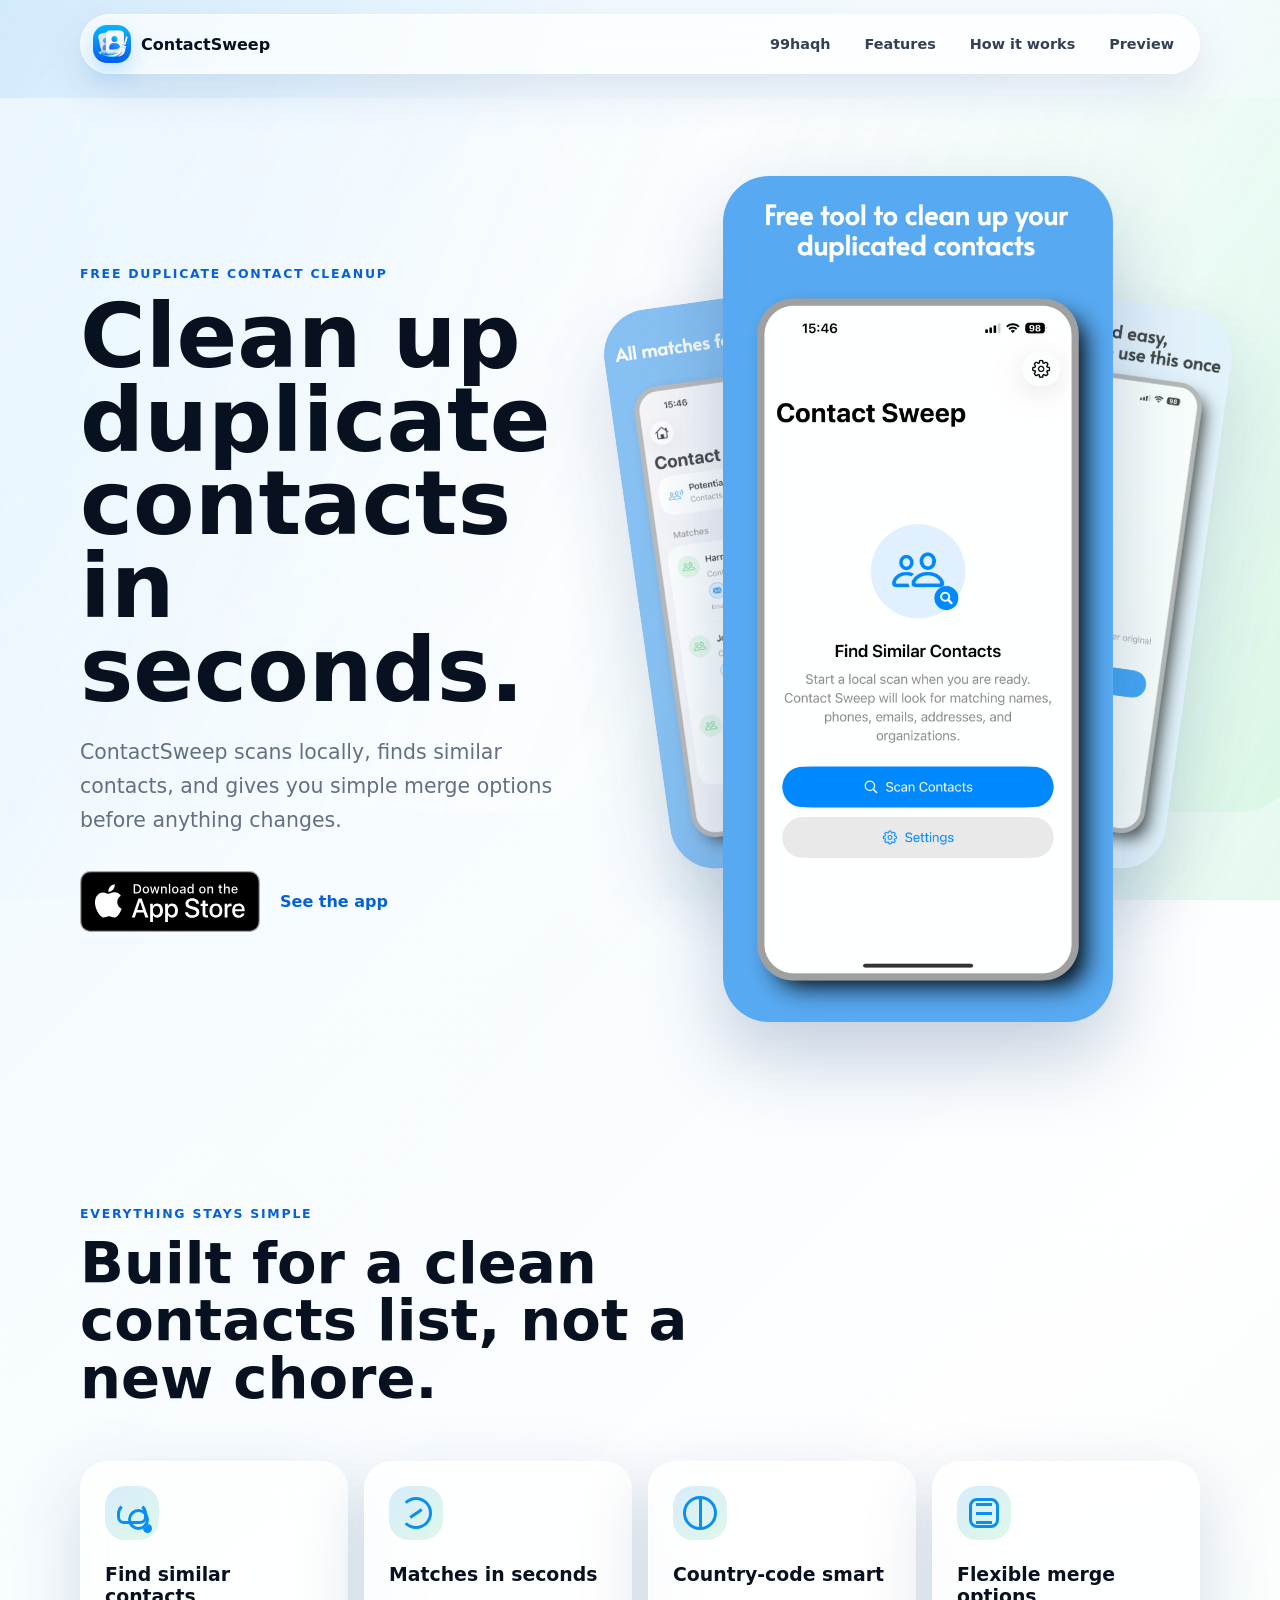
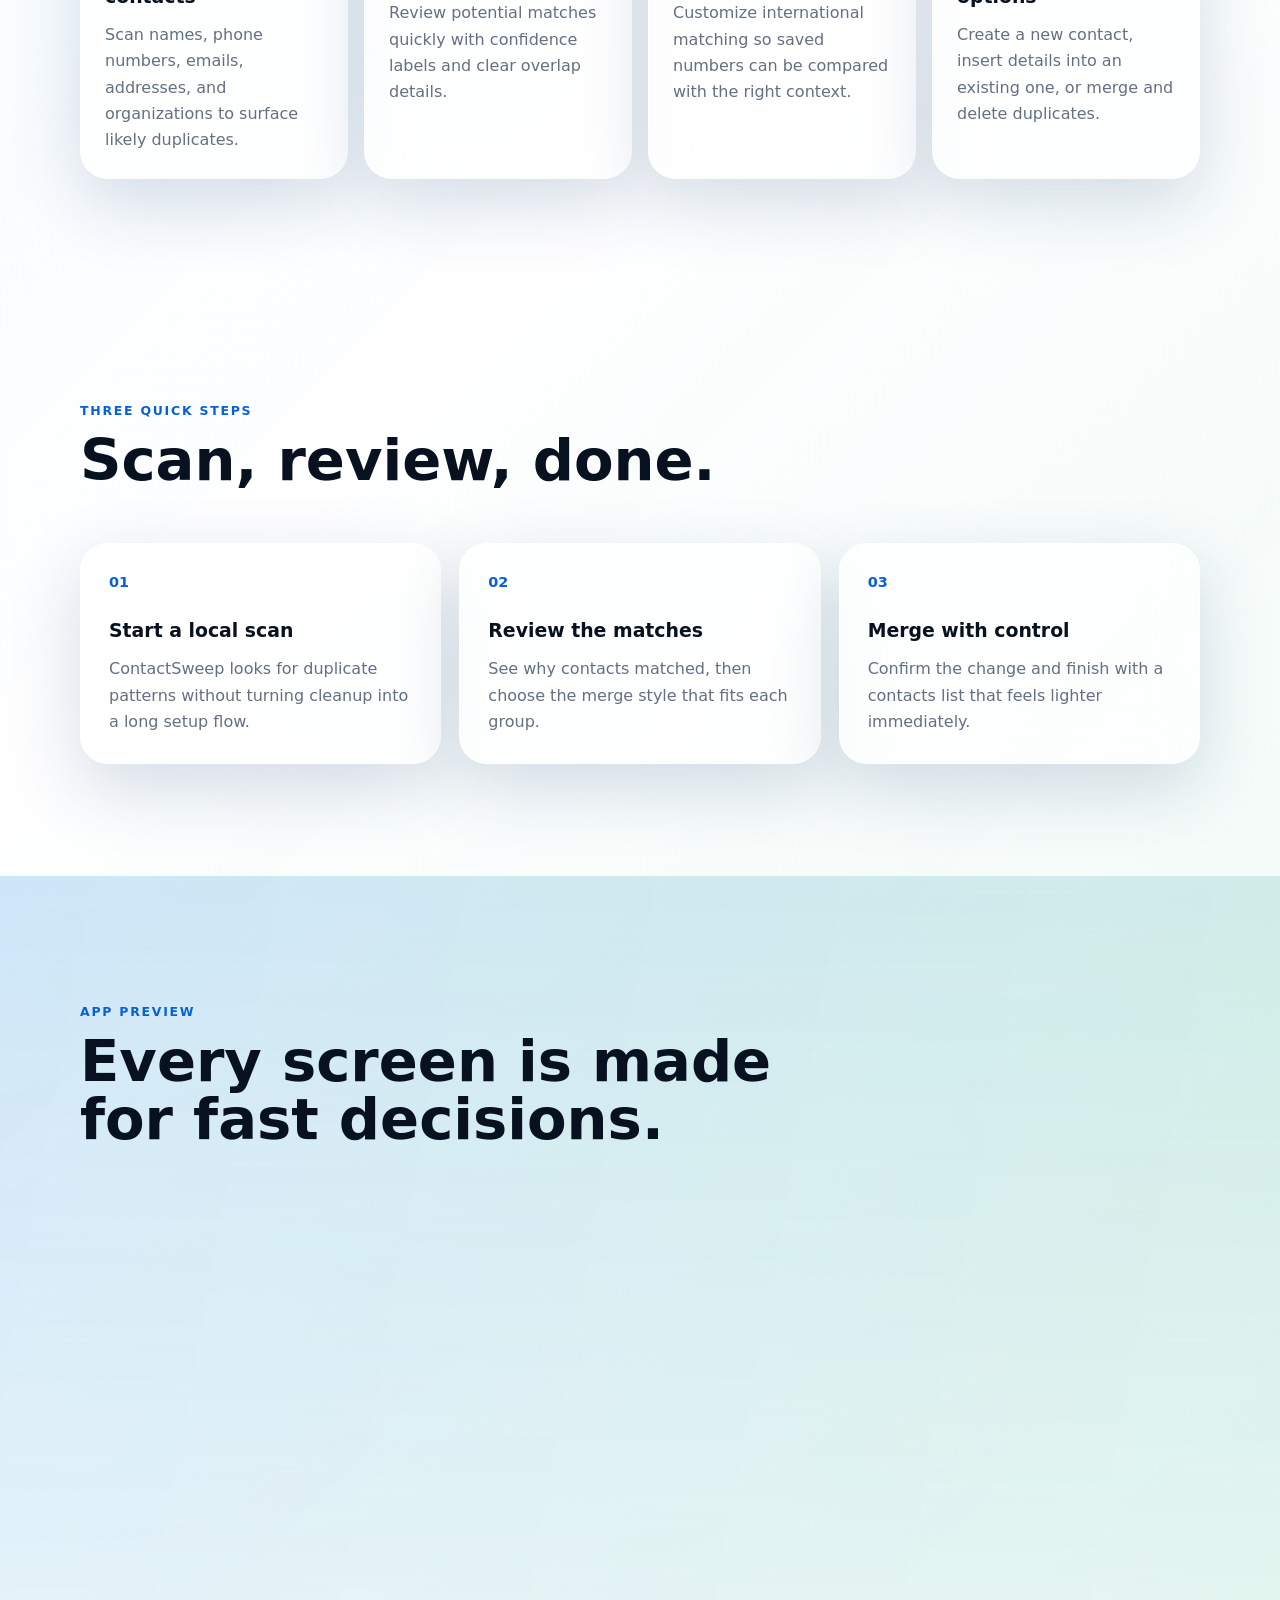
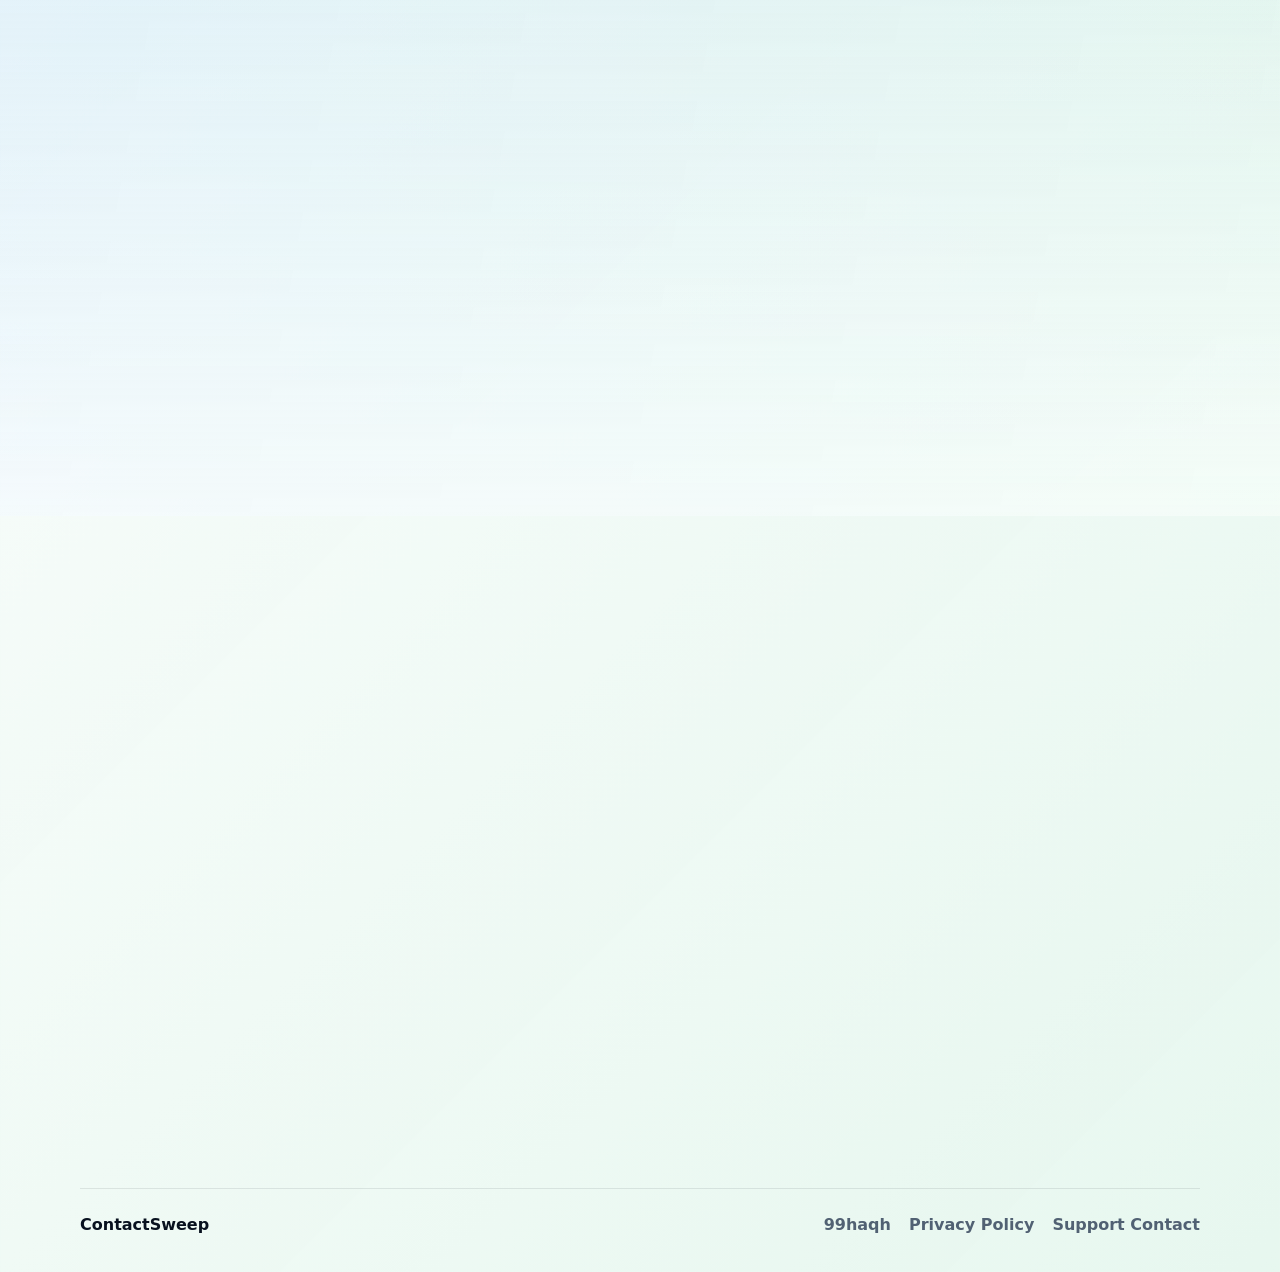
==== ContactSweep/index.html @ 3da384a4 "landing page for contactsweep" ====
<!DOCTYPE html>
<html lang="en">
  <head>
    <meta charset="UTF-8" />
    <meta name="viewport" content="width=device-width, initial-scale=1.0" />
    <meta
      name="description"
      content="ContactSweep helps you find, review, merge, and clean up duplicate contacts with a fast local scan."
    />
    <title>ContactSweep | Clean duplicate contacts fast</title>
    <link rel="icon" href="logo.jpg" type="image/jpeg" />
    <link rel="apple-touch-icon" href="logo.jpg" />
    <script>
      document.documentElement.classList.add("js");
    </script>
    <link rel="stylesheet" href="styles.css" />
  </head>
  <body>
    <header class="site-header">
      <a class="brand" href="#top" aria-label="ContactSweep home">
        <img class="brand-logo" src="logo.jpg" alt="" />
        <span>ContactSweep</span>
      </a>
      <nav class="nav-links" aria-label="Primary navigation">
        <a href="../index.html">99haqh</a>
        <a href="#features">Features</a>
        <a href="#how">How it works</a>
        <a href="#preview">Preview</a>
      </nav>
    </header>

    <main id="top">
      <section class="hero section-shell">
        <div class="hero-bg parallax-layer" data-speed="-0.08"></div>
        <div class="hero-copy reveal">
          <p class="eyebrow">Free duplicate contact cleanup</p>
          <h1>Clean up duplicate contacts in seconds.</h1>
          <p class="hero-subtitle">
            ContactSweep scans locally, finds similar contacts, and gives you
            simple merge options before anything changes.
          </p>
          <div class="hero-actions">
            <a class="store-button" href="#" aria-label="Download on the App Store">
              <img src="app-store-badge.svg" alt="Download on the App Store" />
            </a>
            <a class="secondary-link" href="#preview">See the app</a>
          </div>
        </div>

        <div class="hero-visual reveal" data-delay="120">
          <div class="phone-stack parallax-layer" data-speed="0.12">
            <img class="phone-shot main-shot" src="image1.jpg" alt="ContactSweep scan screen" />
            <img class="phone-shot side-shot side-left" src="image3.jpg" alt="ContactSweep matches screen" />
            <img class="phone-shot side-shot side-right" src="image6.jpg" alt="ContactSweep merge complete screen" />
          </div>
        </div>
      </section>

      <section id="features" class="features section-shell">
        <div class="section-heading reveal">
          <p class="eyebrow">Everything stays simple</p>
          <h2>Built for a clean contacts list, not a new chore.</h2>
        </div>
        <div class="feature-grid">
          <article class="feature-card reveal">
            <span class="feature-icon scan-icon" aria-hidden="true"></span>
            <h3>Find similar contacts</h3>
            <p>Scan names, phone numbers, emails, addresses, and organizations to surface likely duplicates.</p>
          </article>
          <article class="feature-card reveal" data-delay="80">
            <span class="feature-icon speed-icon" aria-hidden="true"></span>
            <h3>Matches in seconds</h3>
            <p>Review potential matches quickly with confidence labels and clear overlap details.</p>
          </article>
          <article class="feature-card reveal" data-delay="160">
            <span class="feature-icon globe-icon" aria-hidden="true"></span>
            <h3>Country-code smart</h3>
            <p>Customize international matching so saved numbers can be compared with the right context.</p>
          </article>
          <article class="feature-card reveal" data-delay="240">
            <span class="feature-icon merge-icon" aria-hidden="true"></span>
            <h3>Flexible merge options</h3>
            <p>Create a new contact, insert details into an existing one, or merge and delete duplicates.</p>
          </article>
        </div>
      </section>

      <section id="how" class="how-it-works section-shell">
        <div class="section-heading reveal">
          <p class="eyebrow">Three quick steps</p>
          <h2>Scan, review, done.</h2>
        </div>
        <div class="steps">
          <article class="step reveal">
            <span>01</span>
            <h3>Start a local scan</h3>
            <p>ContactSweep looks for duplicate patterns without turning cleanup into a long setup flow.</p>
          </article>
          <article class="step reveal" data-delay="100">
            <span>02</span>
            <h3>Review the matches</h3>
            <p>See why contacts matched, then choose the merge style that fits each group.</p>
          </article>
          <article class="step reveal" data-delay="200">
            <span>03</span>
            <h3>Merge with control</h3>
            <p>Confirm the change and finish with a contacts list that feels lighter immediately.</p>
          </article>
        </div>
      </section>

      <section id="preview" class="preview">
        <div class="section-shell preview-inner">
          <div class="section-heading reveal">
            <p class="eyebrow">App preview</p>
            <h2>Every screen is made for fast decisions.</h2>
          </div>
          <div class="preview-grid">
            <img class="preview-shot parallax-layer reveal" data-speed="0.07" src="image2.jpg" alt="Country code matching screen" />
            <img class="preview-shot parallax-layer reveal" data-speed="-0.05" data-delay="80" src="image3.jpg" alt="Flexible cleanup options screen" />
            <img class="preview-shot parallax-layer reveal" data-speed="0.1" data-delay="160" src="image6.jpg" alt="Merge and delete confirmation screen" />
          </div>
        </div>
      </section>

      <section class="cta section-shell reveal">
        <div class="cta-panel">
          <p class="eyebrow">Ready for a cleaner address book?</p>
          <h2>Use ContactSweep once and might never need to use it again.</h2>
          <a class="store-button" href="#" aria-label="Download on the App Store">
            <img src="app-store-badge.svg" alt="Download on the App Store" />
          </a>
        </div>
      </section>
    </main>

    <footer class="site-footer">
      <p>ContactSweep</p>
      <div class="footer-links">
        <a href="../index.html">99haqh</a>
        <a href="Privacy-Policy.html">Privacy Policy</a>
        <a href="support.html">Support Contact</a>
      </div>
    </footer>

    <script src="script.js"></script>
  </body>
</html>
---- ContactSweep/styles.css ----
:root {
  --ink: #08111f;
  --muted: #637083;
  --blue: #0a8ff0;
  --blue-deep: #0661d8;
  --mint: #2ed06e;
  --panel: rgba(255, 255, 255, 0.7);
  --panel-strong: rgba(255, 255, 255, 0.9);
  --line: rgba(8, 17, 31, 0.09);
  --shadow: 0 24px 70px rgba(28, 67, 118, 0.18);
  --radius: 28px;
  font-family: Inter, ui-sans-serif, system-ui, -apple-system, BlinkMacSystemFont, "SF Pro Display", "Segoe UI", sans-serif;
}

* {
  box-sizing: border-box;
}

html {
  scroll-behavior: smooth;
}

body {
  margin: 0;
  color: var(--ink);
  background:
    linear-gradient(135deg, rgba(238, 248, 255, 0.96), rgba(255, 255, 255, 0.92) 42%, rgba(228, 246, 237, 0.9)),
    linear-gradient(180deg, #f8fbff 0%, #eef7ff 48%, #ffffff 100%);
  overflow-x: hidden;
}

body::before {
  content: "";
  position: fixed;
  inset: 0;
  pointer-events: none;
  background:
    linear-gradient(120deg, rgba(10, 143, 240, 0.12), transparent 34%),
    linear-gradient(300deg, rgba(46, 208, 110, 0.11), transparent 38%);
  z-index: -2;
}

a {
  color: inherit;
  text-decoration: none;
}

img {
  display: block;
  max-width: 100%;
}

.site-header {
  position: sticky;
  top: 14px;
  z-index: 20;
  width: min(1120px, calc(100% - 28px));
  margin: 14px auto 0;
  display: flex;
  align-items: center;
  justify-content: space-between;
  gap: 18px;
  padding: 10px 12px;
  border: 1px solid rgba(255, 255, 255, 0.72);
  border-radius: 999px;
  background: rgba(255, 255, 255, 0.68);
  box-shadow: 0 18px 44px rgba(40, 84, 129, 0.12);
  backdrop-filter: blur(22px);
}

.brand,
.nav-links {
  display: flex;
  align-items: center;
}

.brand {
  gap: 10px;
  font-weight: 760;
  letter-spacing: 0;
}

.brand-logo {
  width: 38px;
  height: 38px;
  border-radius: 14px;
  object-fit: cover;
  box-shadow: 0 10px 22px rgba(10, 143, 240, 0.22);
}

.nav-links {
  gap: 8px;
  color: #334155;
  font-size: 0.9rem;
  font-weight: 650;
}

.nav-links a {
  padding: 10px 13px;
  border-radius: 999px;
  transition: background 180ms ease, color 180ms ease;
}

.nav-links a:hover {
  color: var(--blue-deep);
  background: rgba(10, 143, 240, 0.09);
}

.section-shell {
  width: min(1120px, calc(100% - 36px));
  margin: 0 auto;
}

.hero {
  position: relative;
  min-height: calc(100vh - 82px);
  display: grid;
  grid-template-columns: minmax(0, 0.92fr) minmax(310px, 1.08fr);
  align-items: center;
  gap: clamp(36px, 6vw, 76px);
  padding: clamp(58px, 8vw, 104px) 0 72px;
}

.hero-bg {
  position: absolute;
  inset: 24px -8vw auto;
  height: 70%;
  border-radius: 0 0 64px 64px;
  background:
    linear-gradient(130deg, rgba(255, 255, 255, 0.76), rgba(255, 255, 255, 0.32)),
    linear-gradient(110deg, rgba(10, 143, 240, 0.18), transparent 48%, rgba(46, 208, 110, 0.16));
  filter: saturate(1.1);
  z-index: -1;
}

.eyebrow {
  margin: 0 0 14px;
  color: var(--blue-deep);
  font-size: 0.78rem;
  font-weight: 800;
  letter-spacing: 0.14em;
  text-transform: uppercase;
}

h1,
h2,
h3,
p {
  letter-spacing: 0;
}

h1,
h2,
h3 {
  margin: 0;
}

h1 {
  max-width: 720px;
  font-size: clamp(3.15rem, 7vw, 6.7rem);
  line-height: 0.93;
  font-weight: 850;
}

h2 {
  font-size: clamp(2.1rem, 4.5vw, 4.15rem);
  line-height: 1;
  font-weight: 830;
}

h3 {
  font-size: 1.18rem;
  line-height: 1.15;
}

.hero-subtitle {
  max-width: 590px;
  margin: 24px 0 0;
  color: var(--muted);
  font-size: clamp(1.05rem, 2vw, 1.28rem);
  line-height: 1.65;
}

.hero-actions {
  display: flex;
  align-items: center;
  flex-wrap: wrap;
  gap: 16px;
  margin-top: 34px;
}

.store-button {
  display: inline-block;
  line-height: 0;
}

.store-button img {
  width: 180px;
  min-width: 180px;
  height: auto;
}

.secondary-link {
  color: var(--blue-deep);
  font-weight: 760;
  padding: 13px 4px;
}

.hero-visual {
  min-width: 0;
}

.phone-stack {
  position: relative;
  min-height: clamp(500px, 72vw, 740px);
}

.phone-shot {
  border-radius: clamp(28px, 4vw, 46px);
  object-fit: cover;
  background: #dcefff;
  box-shadow: 0 34px 80px rgba(28, 67, 118, 0.26);
}

.main-shot {
  position: relative;
  z-index: 3;
  width: min(390px, 72vw);
  margin: 0 auto;
}

.side-shot {
  position: absolute;
  top: 14%;
  width: min(260px, 45vw);
  opacity: 0.72;
  filter: saturate(0.94);
}

.side-left {
  left: 0;
  transform: rotate(-8deg);
}

.side-right {
  right: 0;
  transform: rotate(8deg);
}

.features,
.how-it-works,
.cta {
  padding: clamp(64px, 9vw, 112px) 0;
}

.section-heading {
  max-width: 760px;
  margin-bottom: clamp(28px, 5vw, 54px);
}

.feature-grid {
  display: grid;
  grid-template-columns: repeat(4, minmax(0, 1fr));
  gap: 16px;
}

.feature-card,
.step,
.cta-panel {
  border: 1px solid rgba(255, 255, 255, 0.76);
  background: var(--panel);
  box-shadow: var(--shadow);
  backdrop-filter: blur(22px);
}

.feature-card {
  min-height: 275px;
  padding: 24px;
  border-radius: var(--radius);
  transition: transform 190ms ease, box-shadow 190ms ease, border-color 190ms ease;
}

.feature-card:hover {
  transform: translateY(-8px);
  border-color: rgba(10, 143, 240, 0.28);
  box-shadow: 0 30px 86px rgba(28, 67, 118, 0.23);
}

.feature-card p,
.step p {
  margin: 14px 0 0;
  color: var(--muted);
  line-height: 1.65;
}

.feature-icon {
  position: relative;
  display: grid;
  width: 54px;
  height: 54px;
  margin-bottom: 24px;
  place-items: center;
  border-radius: 20px;
  background: linear-gradient(145deg, rgba(10, 143, 240, 0.16), rgba(46, 208, 110, 0.15));
}

.feature-icon::before,
.feature-icon::after {
  content: "";
  position: absolute;
  border: 3px solid var(--blue);
}

.scan-icon::before {
  width: 24px;
  height: 16px;
  border-radius: 12px 12px 7px 7px;
  border-top-color: transparent;
}

.scan-icon::after {
  width: 15px;
  height: 15px;
  right: 10px;
  bottom: 10px;
  border-radius: 50%;
  box-shadow: 9px 9px 0 -6px var(--blue);
}

.speed-icon::before {
  width: 26px;
  height: 26px;
  border-radius: 50%;
  border-left-color: transparent;
}

.speed-icon::after {
  width: 14px;
  height: 3px;
  border: 0;
  background: var(--blue);
  transform: rotate(-34deg);
}

.globe-icon::before {
  width: 28px;
  height: 28px;
  border-radius: 50%;
}

.globe-icon::after {
  width: 3px;
  height: 30px;
  border: 0;
  background: var(--blue);
  box-shadow: 9px 0 0 -7px var(--blue), -9px 0 0 -7px var(--blue);
}

.merge-icon::before {
  width: 24px;
  height: 24px;
  border-radius: 8px;
}

.merge-icon::after {
  width: 16px;
  height: 3px;
  border: 0;
  background: var(--blue);
  box-shadow: 0 9px 0 var(--blue), 0 -9px 0 var(--blue);
}

.steps {
  display: grid;
  grid-template-columns: repeat(3, minmax(0, 1fr));
  gap: 18px;
}

.step {
  padding: 28px;
  border-radius: var(--radius);
}

.step span {
  display: inline-flex;
  margin-bottom: 30px;
  color: var(--blue-deep);
  font-size: 0.9rem;
  font-weight: 850;
}

.preview {
  overflow: hidden;
  padding: clamp(72px, 10vw, 128px) 0;
  background:
    linear-gradient(180deg, rgba(4, 99, 178, 0.06), rgba(255, 255, 255, 0.72)),
    linear-gradient(100deg, rgba(10, 143, 240, 0.14), rgba(46, 208, 110, 0.11));
}

.preview-inner {
  position: relative;
}

.preview-grid {
  display: grid;
  grid-template-columns: repeat(3, minmax(240px, 1fr));
  align-items: start;
  gap: clamp(18px, 3vw, 34px);
}

.preview-shot {
  width: 100%;
  max-height: 730px;
  border-radius: clamp(28px, 4vw, 44px);
  object-fit: cover;
  object-position: top center;
  box-shadow: 0 34px 80px rgba(28, 67, 118, 0.24);
}

.preview-shot:nth-child(2) {
  margin-top: 56px;
}

.preview-shot:nth-child(3) {
  margin-top: 22px;
}

.cta {
  text-align: center;
}

.cta-panel {
  display: grid;
  justify-items: center;
  padding: clamp(34px, 7vw, 78px);
  border-radius: 34px;
  background:
    linear-gradient(140deg, rgba(255, 255, 255, 0.86), rgba(255, 255, 255, 0.56)),
    linear-gradient(110deg, rgba(10, 143, 240, 0.12), rgba(46, 208, 110, 0.12));
}

.cta-panel h2 {
  max-width: 820px;
  margin-bottom: 28px;
}

.site-footer {
  width: min(1120px, calc(100% - 36px));
  margin: 0 auto;
  padding: 26px 0 38px;
  display: flex;
  justify-content: space-between;
  gap: 18px;
  color: #516173;
  border-top: 1px solid var(--line);
}

.site-footer p {
  margin: 0;
  font-weight: 800;
  color: var(--ink);
}

.footer-links {
  display: flex;
  flex-wrap: wrap;
  gap: 18px;
  font-weight: 650;
}

.footer-links a:hover {
  color: var(--blue-deep);
}

.js .reveal {
  opacity: 0;
  transform: translateY(26px);
  transition: opacity 650ms ease, transform 650ms ease;
  transition-delay: var(--delay, 0ms);
}

.js .reveal.is-visible {
  opacity: 1;
  transform: translateY(0);
}

@media (max-width: 980px) {
  .hero {
    grid-template-columns: 1fr;
    padding-top: 56px;
  }

  .hero-copy {
    text-align: center;
  }

  .hero-subtitle {
    margin-left: auto;
    margin-right: auto;
  }

  .hero-actions {
    justify-content: center;
  }

  .phone-stack {
    min-height: 650px;
  }

  .feature-grid {
    grid-template-columns: repeat(2, minmax(0, 1fr));
  }

  .preview-grid {
    grid-template-columns: repeat(2, minmax(230px, 1fr));
  }

  .preview-shot:nth-child(2),
  .preview-shot:nth-child(3) {
    margin-top: 0;
  }
}

@media (max-width: 680px) {
  .site-header {
    top: 8px;
    width: min(100% - 18px, 560px);
  }

  .nav-links {
    display: none;
  }

  .section-shell {
    width: min(100% - 28px, 560px);
  }

  h1 {
    font-size: clamp(3rem, 15vw, 4.25rem);
  }

  h2 {
    font-size: clamp(2rem, 10vw, 3rem);
  }

  .phone-stack {
    min-height: 520px;
  }

  .main-shot {
    width: min(315px, 78vw);
  }

  .side-shot {
    width: min(210px, 50vw);
    opacity: 0.5;
  }

  .side-left {
    left: -18px;
  }

  .side-right {
    right: -18px;
  }

  .feature-grid,
  .steps,
  .preview-grid {
    grid-template-columns: 1fr;
  }

  .feature-card {
    min-height: auto;
  }

  .preview-shot {
    max-height: none;
  }

  .site-footer {
    width: min(100% - 28px, 560px);
    flex-direction: column;
  }
}

@media (prefers-reduced-motion: reduce) {
  *,
  *::before,
  *::after {
    scroll-behavior: auto !important;
    transition-duration: 0.01ms !important;
    animation-duration: 0.01ms !important;
    animation-iteration-count: 1 !important;
  }

  .js .reveal {
    opacity: 1;
    transform: none;
  }
}
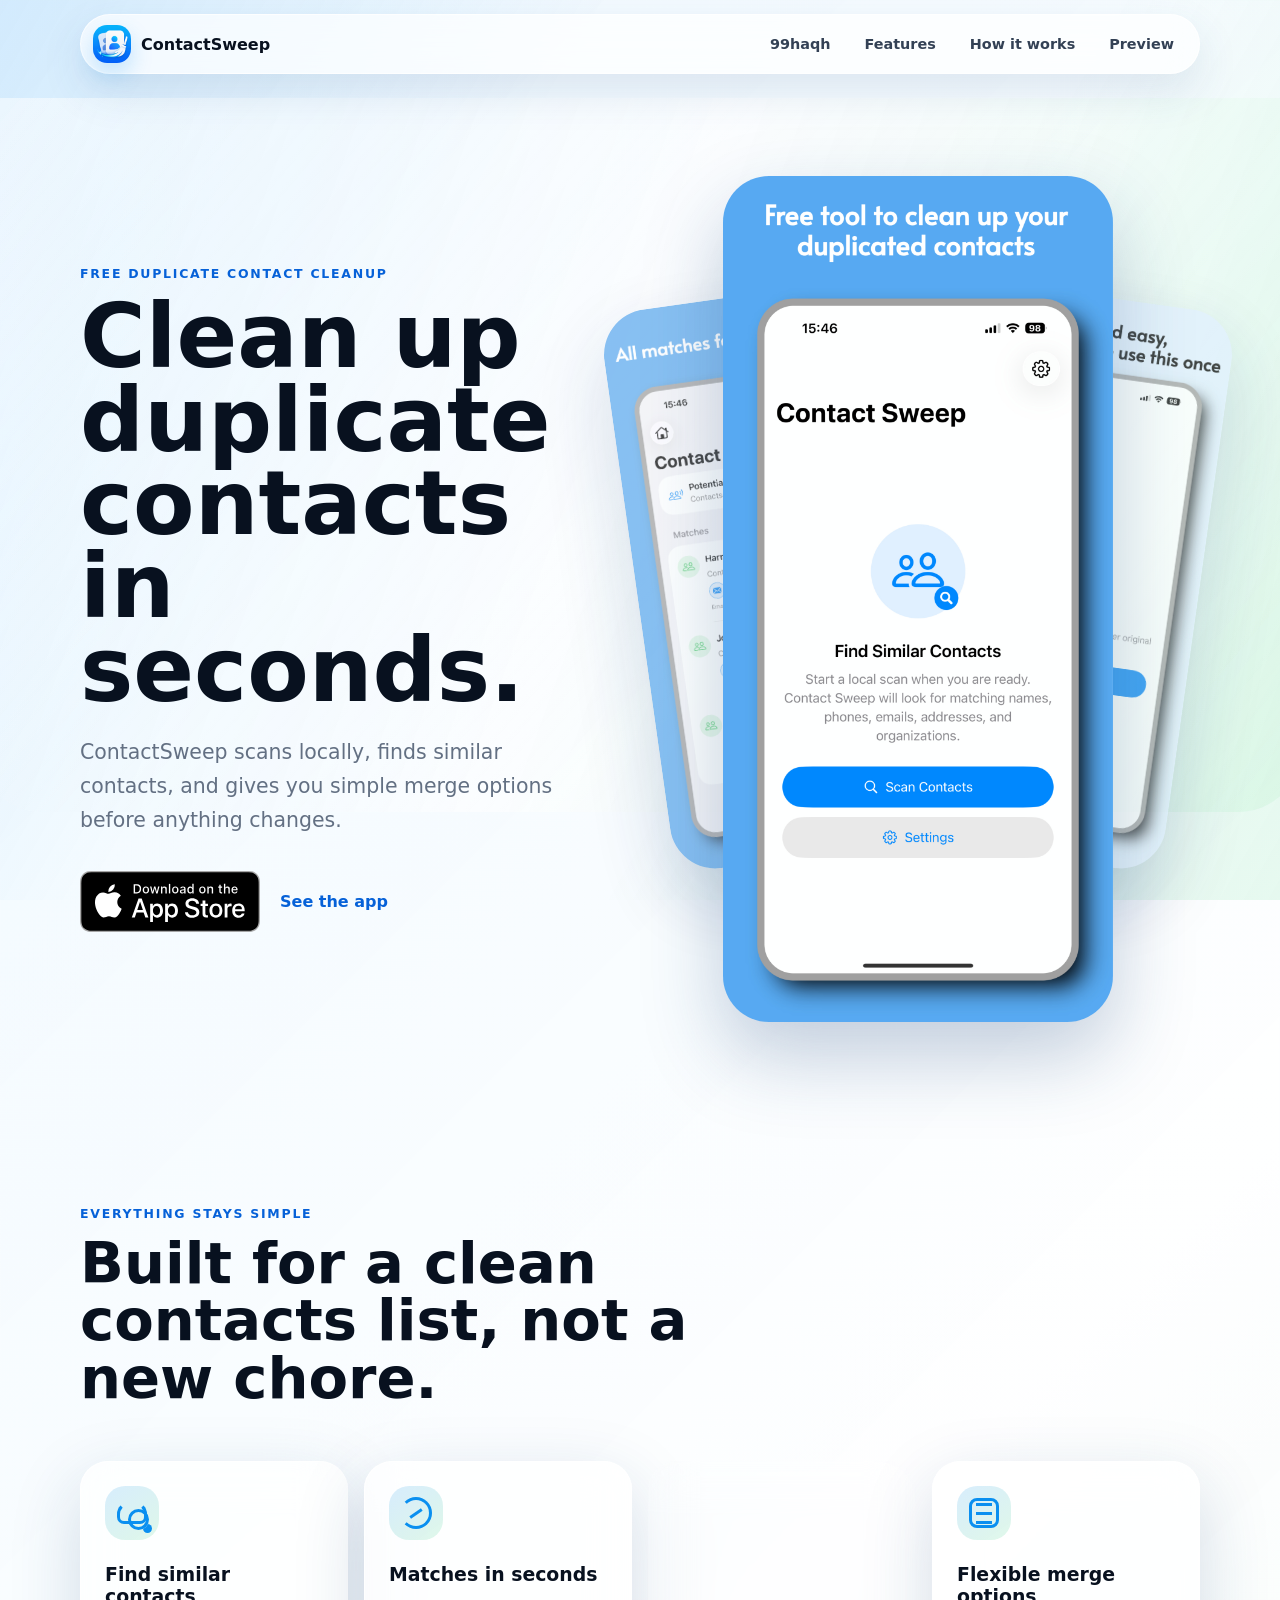
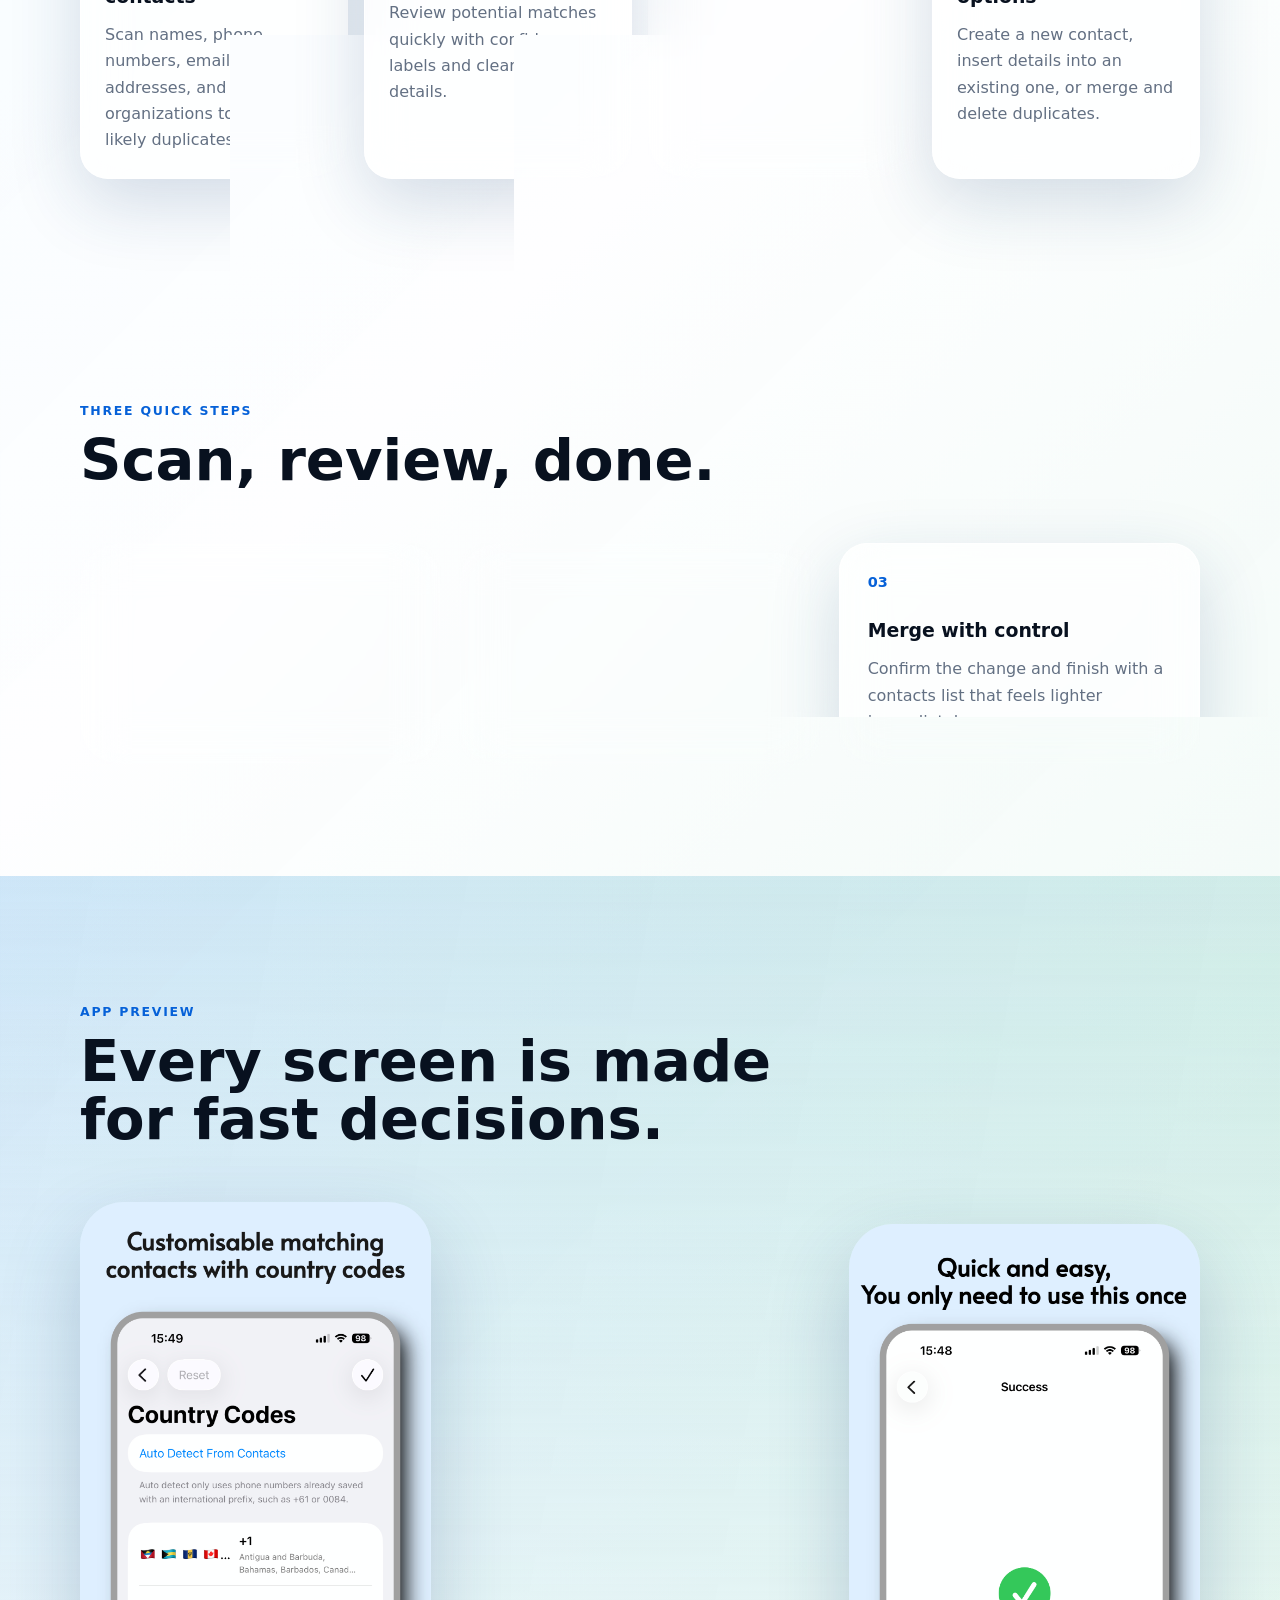
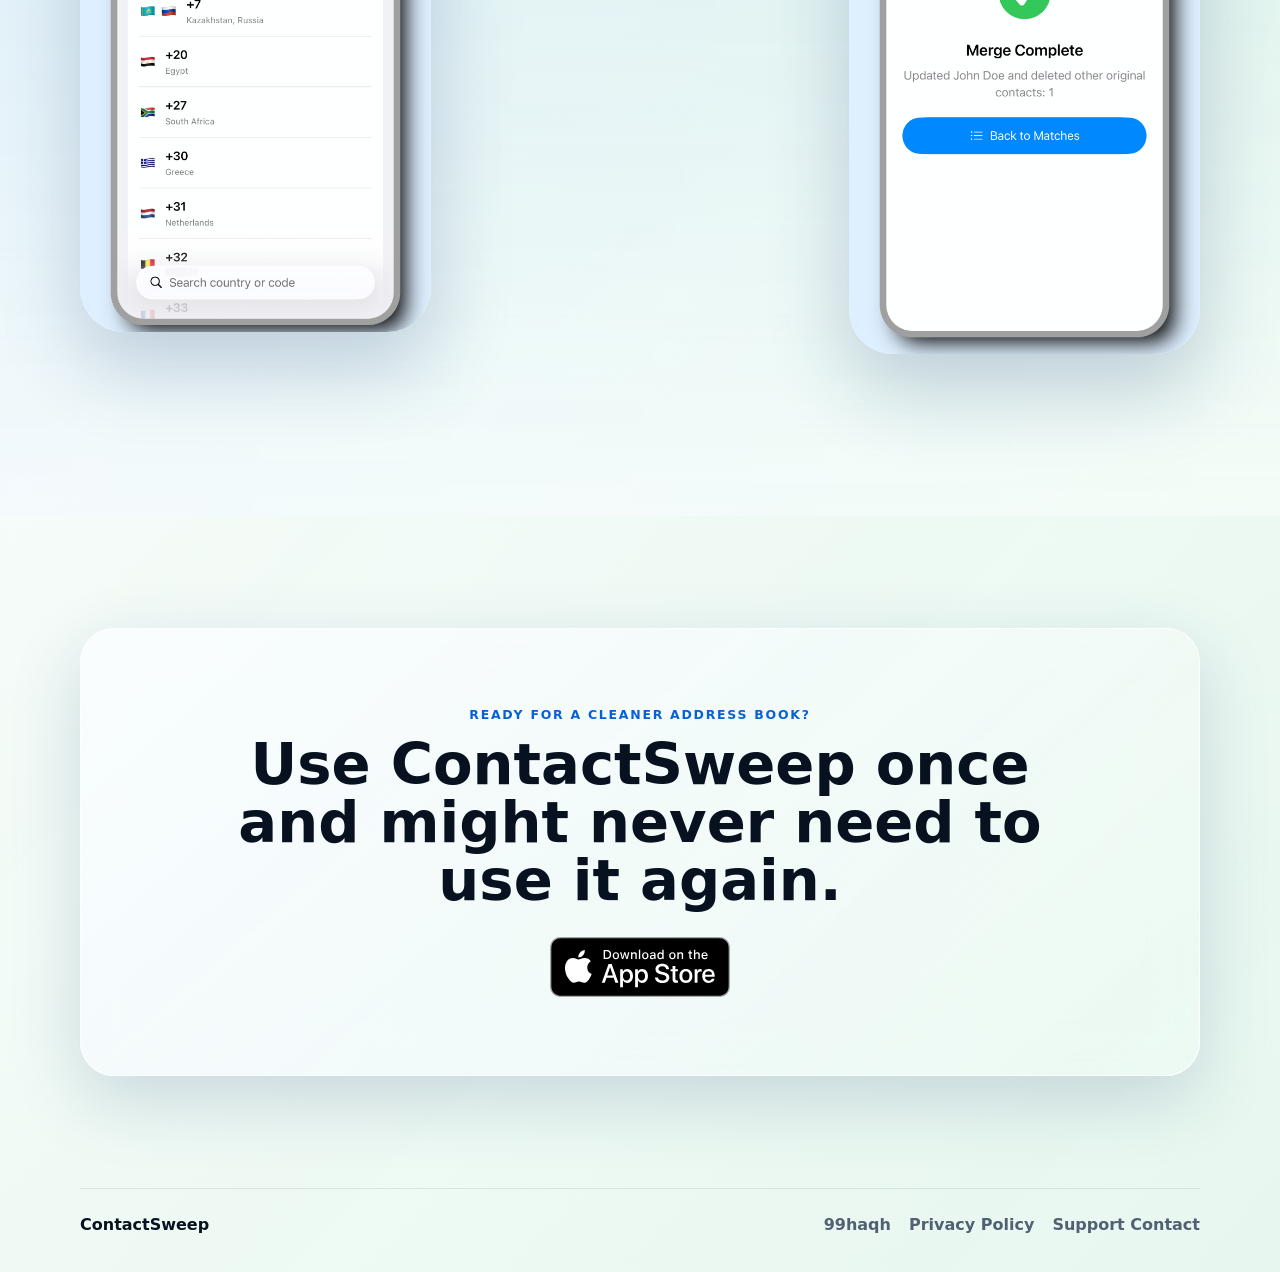
==== commit 35f4124f: "Update download link for contact sweep" ====
--- a/ContactSweep/index.html
+++ b/ContactSweep/index.html
@@ -8,8 +8,8 @@
       content="ContactSweep helps you find, review, merge, and clean up duplicate contacts with a fast local scan."
     />
     <title>ContactSweep | Clean duplicate contacts fast</title>
-    <link rel="icon" href="logo.jpg" type="image/jpeg" />
-    <link rel="apple-touch-icon" href="logo.jpg" />
+    <link rel="icon" href="assets/logo.jpg" type="image/jpeg" />
+    <link rel="apple-touch-icon" href="assets/logo.jpg" />
     <script>
       document.documentElement.classList.add("js");
     </script>
@@ -18,7 +18,7 @@
   <body>
     <header class="site-header">
       <a class="brand" href="#top" aria-label="ContactSweep home">
-        <img class="brand-logo" src="logo.jpg" alt="" />
+        <img class="brand-logo" src="assets/logo.jpg" alt="" />
         <span>ContactSweep</span>
       </a>
       <nav class="nav-links" aria-label="Primary navigation">
@@ -40,8 +40,8 @@
             simple merge options before anything changes.
           </p>
           <div class="hero-actions">
-            <a class="store-button" href="#" aria-label="Download on the App Store">
-              <img src="app-store-badge.svg" alt="Download on the App Store" />
+            <a class="store-button" href="https://apps.apple.com/au/app/contactsweep-find-duplicates/id6778779299" aria-label="Download on the App Store">
+              <img src="assets/app-store-badge.svg" alt="Download on the App Store" />
             </a>
             <a class="secondary-link" href="#preview">See the app</a>
           </div>
@@ -49,9 +49,9 @@
 
         <div class="hero-visual reveal" data-delay="120">
           <div class="phone-stack parallax-layer" data-speed="0.12">
-            <img class="phone-shot main-shot" src="image1.jpg" alt="ContactSweep scan screen" />
-            <img class="phone-shot side-shot side-left" src="image3.jpg" alt="ContactSweep matches screen" />
-            <img class="phone-shot side-shot side-right" src="image6.jpg" alt="ContactSweep merge complete screen" />
+            <img class="phone-shot main-shot" src="assets/image1.jpg" alt="ContactSweep scan screen" />
+            <img class="phone-shot side-shot side-left" src="assets/image3.jpg" alt="ContactSweep matches screen" />
+            <img class="phone-shot side-shot side-right" src="assets/image6.jpg" alt="ContactSweep merge complete screen" />
           </div>
         </div>
       </section>
@@ -116,9 +116,9 @@
             <h2>Every screen is made for fast decisions.</h2>
           </div>
           <div class="preview-grid">
-            <img class="preview-shot parallax-layer reveal" data-speed="0.07" src="image2.jpg" alt="Country code matching screen" />
-            <img class="preview-shot parallax-layer reveal" data-speed="-0.05" data-delay="80" src="image3.jpg" alt="Flexible cleanup options screen" />
-            <img class="preview-shot parallax-layer reveal" data-speed="0.1" data-delay="160" src="image6.jpg" alt="Merge and delete confirmation screen" />
+            <img class="preview-shot parallax-layer reveal" data-speed="0.07" src="assets/image2.jpg" alt="Country code matching screen" />
+            <img class="preview-shot parallax-layer reveal" data-speed="-0.05" data-delay="80" src="assets/image3.jpg" alt="Flexible cleanup options screen" />
+            <img class="preview-shot parallax-layer reveal" data-speed="0.1" data-delay="160" src="assets/image6.jpg" alt="Merge and delete confirmation screen" />
           </div>
         </div>
       </section>
@@ -127,8 +127,8 @@
         <div class="cta-panel">
           <p class="eyebrow">Ready for a cleaner address book?</p>
           <h2>Use ContactSweep once and might never need to use it again.</h2>
-          <a class="store-button" href="#" aria-label="Download on the App Store">
-            <img src="app-store-badge.svg" alt="Download on the App Store" />
+          <a class="store-button" href="https://apps.apple.com/au/app/contactsweep-find-duplicates/id6778779299" aria-label="Download on the App Store">
+            <img src="assets/app-store-badge.svg" alt="Download on the App Store" />
           </a>
         </div>
       </section>
